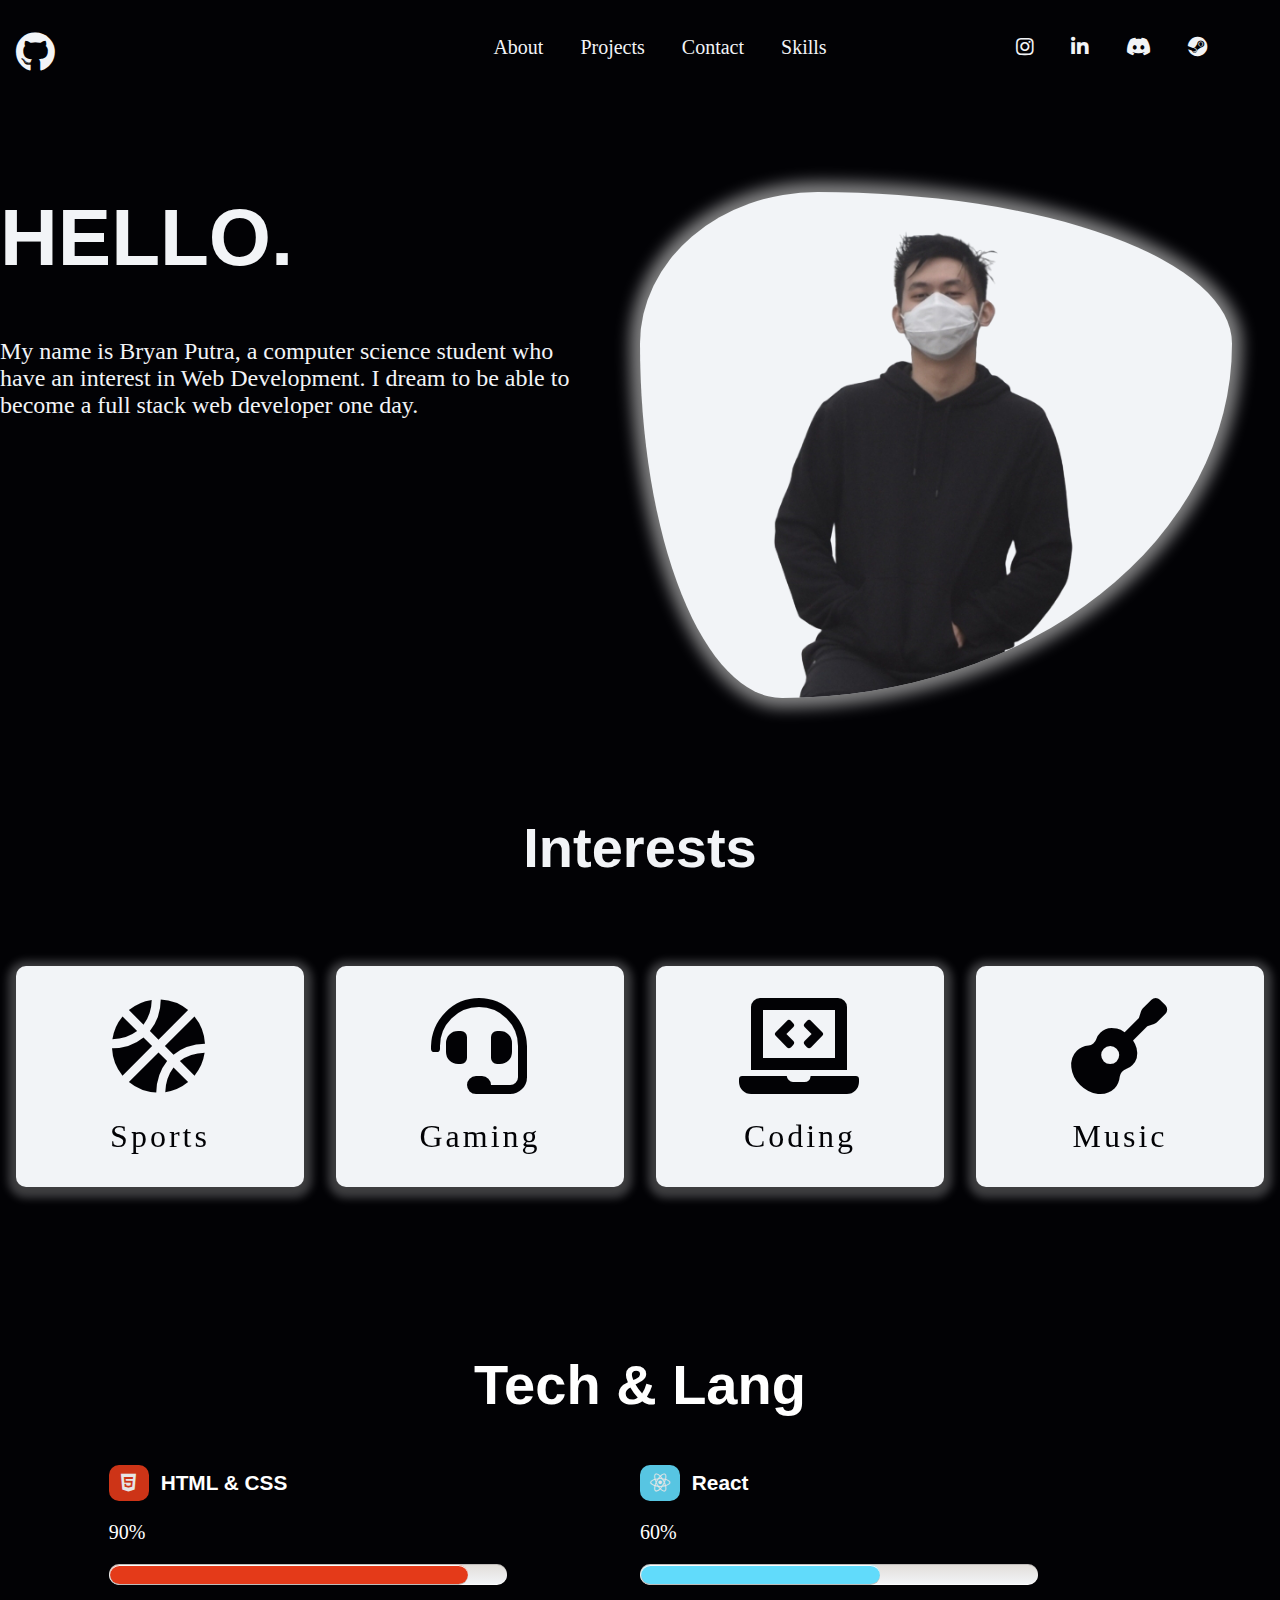
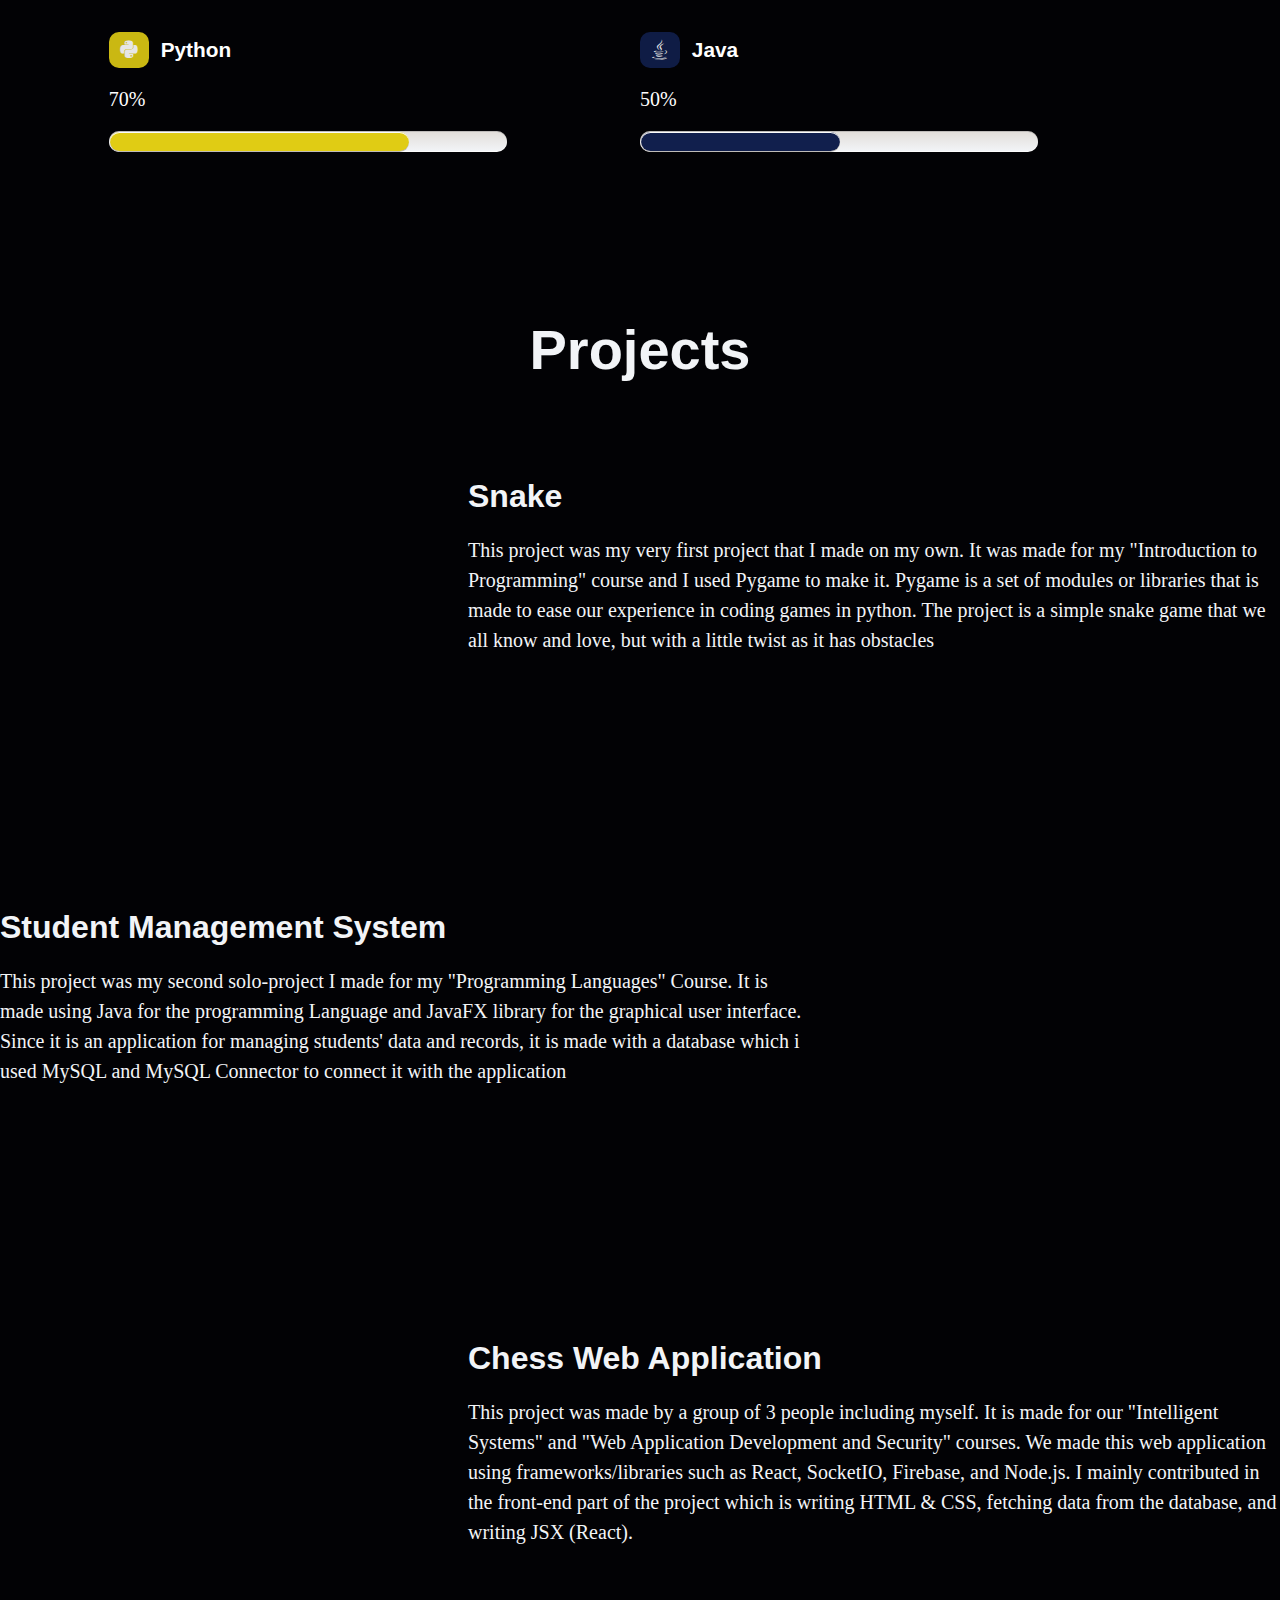
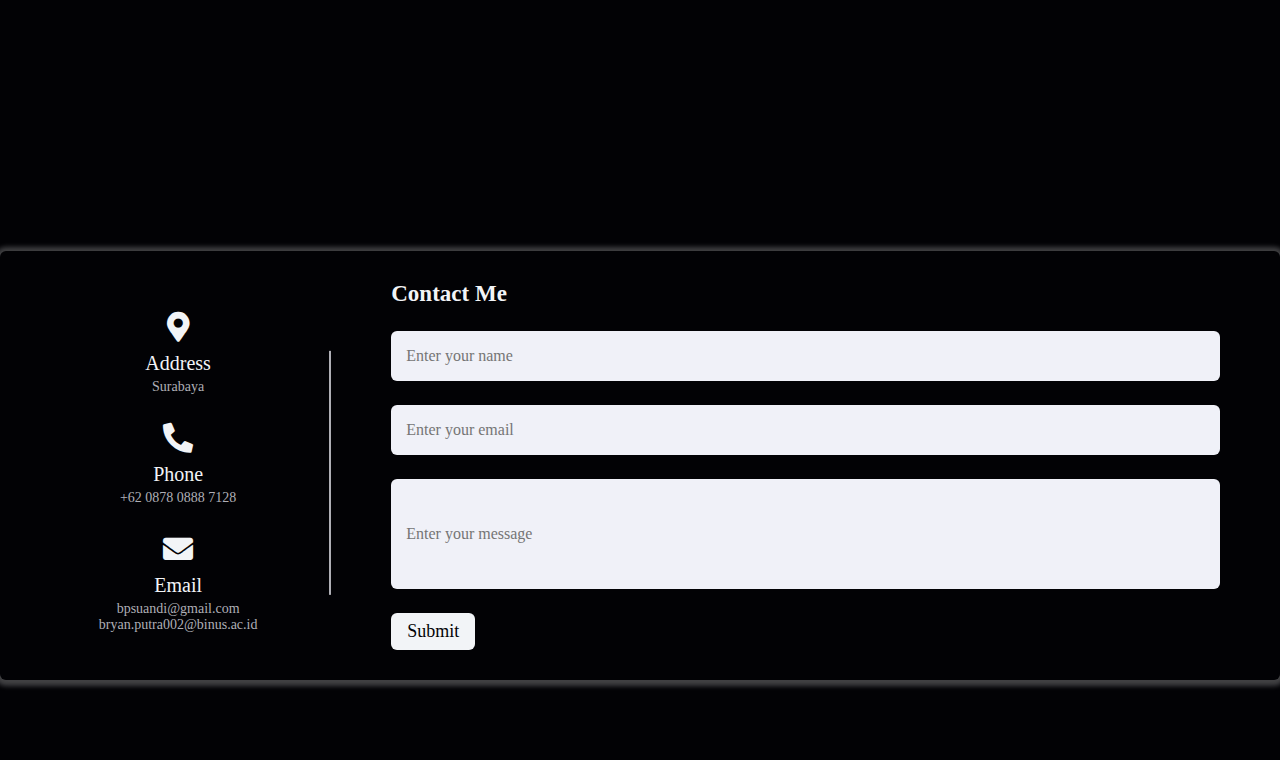
==== index.html @ 2adaadc8 "yes" ====
<!DOCTYPE html>
<html lang="en">

<head>
    <meta charset="UTF-8">
    <meta name="viewport" content="width=device-width, initial-scale=1.0">
    <title>Bryan Putra</title>
    <meta charset="utf-8">
    <meta name="viewport" content="width=device-width, initial-scale=1">
    <script src="https://ajax.googleapis.com/ajax/libs/jquery/3.5.1/jquery.min.js"></script>
    <script src="https://cdnjs.cloudflare.com/ajax/libs/popper.js/1.16.0/umd/popper.min.js"></script>
    <link rel="stylesheet" href="https://cdnjs.cloudflare.com/ajax/libs/font-awesome/5.15.1/css/all.min.css">
    <link rel="preconnect" href="https://fonts.googleapis.com">
    <link rel="stylesheet" href="styles.css">
</head>

<body>
    <div class="whole-container">
        <div id="header"></div>
        <div class="main-width-container">
            <div class="main-container">
                <div class="about-container">
                    <div class="about-left">
                        <h1>HELLO.</h1>
                        <p>My name is Bryan Putra, a computer science student who have an interest in Web Development. I
                            dream to be able to become a full stack web developer one day.
                        </p>
                        <!-- <div class="about-button hvr-radial-out">Hover me</div> -->
                    </div>
                    <div class="about-right">
                        <img src="/images/bryan.png" alt="">
                    </div>
                </div>
                <div class="interests-container">
                    <h1>Interests</h1>
                    <div class="interests">
                        <div class="interest-container hvr-bounce-to-top">
                            <i class="fas fa-basketball-ball"></i>
                            <div>Sports</div>
                        </div>
                        <div class="interest-container hvr-bounce-to-bottom">
                            <i class="fas fa-headset"></i>
                            <div>Gaming</div>
                        </div>
                        <div class="interest-container hvr-bounce-to-right">
                            <i class="fas fa-laptop-code"></i>
                            <div>Coding</div>
                        </div>
                        <div class="interest-container hvr-bounce-to-left">
                            <i class="fas fa-guitar"></i>
                            <div>Music</div>
                        </div>
                    </div>
                </div>

                <div class="technologies-container">
                    <div class="tech-width-container">
                        <h1>Tech & Lang</h1>
                        <div class="technologies">
                            <div class="technology-container">
                                <div class="tech-content">
                                    <div class="tech-logo css"><i class="fab fa-html5"></i></div>
                                    <div class="tech-title"><h1>HTML & CSS</h1></div>
                                </div>
                                <p>90%</p>
                                <span class="tech-bar-container">
                                    <span class="tech-bar barcss"></span>
                                </span>
                            </div>
                            <div class="technology-container">
                                <div class="tech-content">
                                    <div class="tech-logo react"><i class="fab fa-react"></i></div>
                                    <div class="tech-title"><h1>React</h1></div>
                                </div>
                                <p>60%</p>
                                <span class="tech-bar-container">
                                    <span class="tech-bar barreact"></span>
                                </span>
                            </div>
                            <div class="technology-container">
                                <div class="tech-content">
                                    <div class="tech-logo python"><i class="fab fa-python"></i></i></div>
                                    <div class="tech-title"><h1>Python</h1></div>
                                </div>
                                <p>70%</p>
                                <span class="tech-bar-container">
                                    <span class="tech-bar barpython"></span>
                                </span>
                            </div>
                            <div class="technology-container">
                                <div class="tech-content">
                                    <div class="tech-logo java"><i class="fab fa-java"></i></i></i></div>
                                    <div class="tech-title "><h1>Java</h1></div>
                                </div>
                                <p>50%</p>
                                <span class="tech-bar-container">
                                    <span class="tech-bar barjava"></span>
                                </span>
                            </div>
                        </div>
                    </div>
                </div>
                <div class="projects-container">
                    <h1>Projects</h1>
                    <div class="project-container">
                        <div class="project-left left-one">
                            <iframe width="420" height="315" src="https://www.youtube.com/embed/k-9ID0-fugI" title="YouTube video player" frameborder="0" allow="accelerometer; autoplay; clipboard-write; encrypted-media; gyroscope; picture-in-picture" allowfullscreen></iframe>
                        </div>
                        <div class="project-right right-one">
                            <h1>Snake</h1>
                            <p>This project was my very first project that I made on my own. It was made for my "Introduction to Programming" course and I used Pygame to make it. Pygame is a set of modules or libraries that is made to ease our experience in coding games in python. The project is a simple snake game that we all know and love, but with a little twist as it has obstacles </p>
                        </div>
                    </div>
                    <div class="project-container">
                        <div class="project-left left-two">
                            <h1>Student Management System</h1>
                            <p>This project was my second solo-project I made for my "Programming Languages" Course. It is made using Java for the programming Language and JavaFX library for the graphical user interface. Since it is an application for managing students' data and records, it is made with a database which i used MySQL and MySQL Connector to connect it with the application</p>
                        </div>
                        <div class="project-right right-two">
                            <iframe width="420" height="315" src="https://www.youtube.com/embed/isI1dPismW0" title="YouTube video player" frameborder="0" allow="accelerometer; autoplay; clipboard-write; encrypted-media; gyroscope; picture-in-picture" allowfullscreen></iframe>
                        </div>
                    </div>
                    <div class="project-container">
                        <div class="project-left left-three">
                            <iframe width="420" height="315" src="https://www.youtube.com/embed/bQ1W1ZmRd6w" title="YouTube video player" frameborder="0" allow="accelerometer; autoplay; clipboard-write; encrypted-media; gyroscope; picture-in-picture" allowfullscreen></iframe>
                        </div>
                        <div class="project-right right-three">
                            <h1>Chess Web Application</h1>
                            <p>This project was made by a group of 3 people including myself. It is made for our "Intelligent Systems" and "Web Application Development and Security" courses. We made this web application using frameworks/libraries such as React, SocketIO, Firebase, and Node.js. I mainly contributed in the front-end part of the project which is writing HTML & CSS, fetching data from the database, and writing JSX (React).</p>
                        </div>
                    </div>
                </div>
                <div class="container">
                    <div class="content">
                      <div class="left-side">
                        <div class="address details">
                          <i class="fas fa-map-marker-alt"></i>
                          <div class="topic">Address</div>
                          <div class="text-one">Surabaya</div>
                        </div>
                        <div class="phone details">
                          <i class="fas fa-phone-alt"></i>
                          <div class="topic">Phone</div>
                          <div class="text-one">+62 0878 0888 7128</div>
                        </div>
                        <div class="email details">
                          <i class="fas fa-envelope"></i>
                          <div class="topic">Email</div>
                          <div class="text-one">bpsuandi@gmail.com</div>
                          <div class="text-two">bryan.putra002@binus.ac.id</div>
                        </div>
                      </div>
                      <div class="right-side">
                        <div class="topic-text">Contact Me</div>
                      <form action="#">
                        <div class="input-box">
                          <input type="text" placeholder="Enter your name">
                        </div>
                        <div class="input-box">
                          <input type="text" placeholder="Enter your email">
                        </div>
                        <div class="input-box message-box">
                            <input type="textarea" placeholder="Enter your message">
                        </div>
                        <div class="button">
                          <input type="button" value="Submit" >
                        </div>
                      </form>
                    </div>
                    </div>
                  </div>
            </div>
        </div>
        <div id="footer"></div>
    </div>


    <script>
        $(document).ready(function () {
            $("#header").load("header.html");
        });
        $(document).ready(function () {
            $("#footer").load("footer.html");
        });
    </script>
</body>



</html>
---- styles.css ----
*{
    font-family: 'Esteban', serif;
    box-sizing: border-box;
}

h1{
    font-family: 'Montserrat', sans-serif;
}
body{
    margin: 0;
}

.whole-container{
    height: 100vh;
}

.width-container{
    width: 100vw;
    height: auto;
    display: flex;
    justify-content: center;
    align-items: center;
    background-color: #020205;
    position: fixed;
    z-index: 10;
}

.header-container{
    max-width: 1280px;
    display: flex;
    flex-direction: row;
    width: 100%;
    font-size: 1.2rem;
    color: #F2F4F7;
    margin: 1rem 0rem;
}

.header-left{
    flex: 1;
}

.header-center{
    flex: 2;
    text-align: center;
}
.header-right{
    flex: 1;
}

.fa-github{
    font-size: 2.5rem;
    padding: 1rem;
}

.nav-list{
    height: 100%;
    font-size: 1.25rem;
}

.nav-list li{
    list-style-type: none;
    display: inline;
    padding: 1rem;
    margin: auto;
}

.nav-list i{
    cursor: pointer;
}

.nav-list a{
    text-decoration: none;
    color: #F2F4F7;
}

.main-width-container{
    width: 100vw;
    display: flex;
    justify-content: center;
    background-color: #020205;
    color: #F2F4F7;
}

.main-container{
    max-width: 1280px;
    width: 100%;
}

.about-container{
    display: flex;
    flex-direction: row;
    width: 100%;
    margin-top: 12rem;
    padding-bottom: 5rem;
}

.about-left{
    flex:1;
}

.about-left h1{
    font-size: 5rem;
    margin-top: 0rem;
}
.about-left p{
    font-size: 1.5rem;
}

.about-right{
    flex:1;
    text-align: center;
    border-radius: 30% 70% 76% 24% / 30% 30% 70% 70% ;
    background-color: #F2F4F7;
    width: 100%;
    height: 100%;
    box-sizing: border-box;
    overflow: hidden;
    box-shadow: rgba(255, 255, 255, 0.5) 0px 0px 15px 10px;
    margin: 0rem 3rem;
    position: relative;
}

.about-right img{
    position: relative;
    max-width: 24rem;
    top: 15px;
}

.about-button{
    font-size: 1.25rem;
    box-sizing: border-box;
    padding: 1rem 1.5rem;
    width: 30%;
    background-color: #F2F4F7;
    color: #020205;
    text-align: center;
    cursor: pointer;
    border-radius: 15px;
    margin-top: 1rem;
    letter-spacing: 1px;
    font-weight: bold;
}

.interests-container{
    text-align: center;
    padding-bottom: 5rem;
}

.interests-container h1{
    font-size: 3.5rem;
}

.interests{
    display: flex;
    flex-direction: row;
    justify-content: center;
    width: 100%;
}

.interest-container{
    display: flex;
    flex-direction: column;
    justify-content: center;
    align-items: center;
    padding: 2rem 0rem;
    background-color: #F2F4F7;
    color: #020205;
    border-radius: 10px;
    margin: 3rem 1rem;
    box-sizing: content-box;
    font-size: 2rem;
    cursor: pointer;
    box-shadow: rgba(255, 255, 255, 0.24) 0px 3px 8px 8px;
    flex: 1;
    letter-spacing: 3px;
}

.interest-container i{
    margin-bottom: 1.5rem;
    font-size: 6rem;
}

.technologies-container{
    margin-bottom: 5rem;
    text-align: center;
    color: white;
    display: flex;
    justify-content: center;
    align-items: center;
}

.tech-width-container{
    border-radius: 15px;
    width: 83%;
}

.technologies-container h1{
    font-size: 3.5rem;
}

.technologies{
    display: flex;
    flex-wrap: wrap;
    margin-top: 3rem;
}

.technology-container{
    display: flex;
    flex-direction: column;
    text-align: left;
    width: 50%;
}

.technology-container p{
  font-size: 1.25rem;
}

.tech-content{
    display: flex;
    flex-direction: row;
}

.tech-content p{
    float: left;
}

.tech-logo{
    width: 7.5%;
    padding: .5rem 0rem;
    color: white;
    border-radius: 10px;
    opacity: 0.9;
    display: flex;
    justify-content: center;
    align-items: center;
}

.tech-logo i{
    font-size: 1.25rem;
    opacity: 1;
}

.css{
    background: #E43A19;
}

.react{
    background: #61DBFB;
}

.python{
    background: #e0cc14;
}

.java{
    background: #111F4D;
}

.tech-title{
    margin-left: 0.75rem;
    display: flex;
    justify-content: center;
    align-items: center;
}

.tech-title h1{
    margin: 0;
    font-size: 1.3rem;
}

.tech-bar-container{
    margin-bottom:3rem; 
	  background:#F2F4F7;
	  background-image: -webkit-gradient(linear, left top, left bottom, from(#e1ddd9), to(#F2F4F7));
	  background-image: -webkit-linear-gradient(top, #e1ddd9, #F2F4F7);
	  background-image: -moz-linear-gradient(top, #e1ddd9, #F2F4F7);
	  background-image: -ms-linear-gradient(top, #e1ddd9, #F2F4F7);
	  background-image: -o-linear-gradient(top, #e1ddd9, #F2F4F7);
	  background-image: linear-gradient(top, #e1ddd9, #F2F4F7);  
    height: 1.25rem; 
    position: relative;
	  border-radius:10px; 
	  -moz-box-shadow: 0 1px 0px #bebbb9 inset, 0 1px 0 #fcfcfc;	 
	  -webkit-box-shadow: 0 1px 0px #bebbb9 inset, 0 1px 0 #fcfcfc;	 
    box-shadow: 0 1px 0px #bebbb9 inset, 0 1px 0 #fcfcfc;	 
    width: 75%; 
}

.tech-bar{
    height:95%;  
    position:absolute;
    margin: 0.5px 1px;
	border-radius:10px;
	-moz-box-shadow: 0 1px 0px #fcfcfc inset, 0 1px 0 #bebbb9;
	-webkit-box-shadow: 0 1px 0px #fcfcfc inset, 0 1px 0 #bebbb9;	 
	box-shadow: 0 1px 0px #fcfcfc inset, 0 1px 0 #bebbb9;
}

.barcss{
	-moz-animation:barcss 2s ease-out;
	-webkit-animation:barcss 2s ease-out;
    background-color: #E43A19;
    width: 90%;
}

.barreact{
    -moz-animation:barcss 2s ease-out;
	-webkit-animation:barcss 2s ease-out;
    background-color: #61DBFB;
    width: 60%;
}

.barpython{
    -moz-animation:barcss 2s ease-out;
	-webkit-animation:barcss 2s ease-out;
    background-color: #e0cc14;
    width: 75%;
}

.barjava{
    -moz-animation:barcss 2s ease-out;
	-webkit-animation:barcss 2s ease-out;
    background-color: #111F4D;
    width: 50%;
}

.projects-container{
    display: flex;
    flex-direction: column;
    text-align: center;
    margin-bottom: 5rem;
}

.projects-container h1{
    font-size: 3.5rem;
    margin-bottom: 6rem;
}

.project-container{
    text-align: left;
    display: flex;
    flex-direction: row;
    margin-bottom: 7rem;
}

.project-container p{
    font-size: 1.25rem;
    line-height: 1.5;
}

.project-right{
    flex: 2;
    margin-left:3rem;
}
.project-right h1{
    margin: 0;
    font-size: 2rem;
}

.project-left h1{
    margin: 0;
    font-size: 2rem;
}

.project-left{
    flex: 1;
}

.left-two{
    flex: 2;
}

.right-two{
    flex: 1;
}

.container{
    width: 100%;
    /* background: #F2F4F7; */
    border-radius: 6px;
    padding: 30px 60px 30px 40px;
    margin-bottom: 5rem;
    color: #020205;
    box-shadow: rgba(255, 255, 255, 0.25) 0px 1px 5px 5px;
  }
  .container .content{
    display: flex;
    align-items: center;
    justify-content: space-between;
  }
  .container .content .left-side{
    width: 25%;
    height: 100%;
    display: flex;
    flex-direction: column;
    align-items: center;
    justify-content: center;
    margin-top: 15px;
    position: relative;
  }
  .content .left-side::before{
    content: '';
    position: absolute;
    height: 70%;
    width: 2px;
    right: -15px;
    top: 50%;
    transform: translateY(-50%);
    background: #afafb6;
  }
  .content .left-side .details{
    margin: 14px;
    text-align: center;
  }
  .content .left-side .details i{
    font-size: 30px;
    color: #F2F4F7;
    margin-bottom: 10px;
  }
  .content .left-side .details .topic{
    font-size: 1.25rem;
    font-weight: 500;
    color: #F2F4F7;
    margin-bottom: 0.25rem;
    
  }
  .content .left-side .details .text-one,
  .content .left-side .details .text-two{
    font-size: 14px;
    color: #afafb6;
  }
  .container .content .right-side{
    width: 75%;
    margin-left: 75px;
  }
  .content .right-side .topic-text{
    font-size: 23px;
    font-weight: 600;
    color: #F2F4F7;
  }
  .right-side .input-box{
    height: 50px;
    width: 100%;
    margin: 1.5rem 0;
  }
  .right-side .input-box input,
  .right-side .input-box textarea{
    height: 100%;
    width: 100%;
    border: none;
    outline: none;
    font-size: 16px;
    background: #F0F1F8;
    border-radius: 6px;
    padding: 0 15px;
    resize: none;
  }
  .right-side .message-box{
    min-height: 110px;
  }
  .right-side .input-box textarea{
    padding-top: 6px;
  }
  .right-side .button{
    display: inline-block;
  }
  .right-side .button input[type="button"]{
    color:#020205;
    font-size: 18px;
    outline: none;
    border: none;
    padding: 8px 16px;
    border-radius: 6px;
    background: #F2F4F7;
    cursor: pointer;
    transition: all 0.3s ease;
  }
  .button input[type="button"]:hover{
    background: #E43A19;
    color:#F2F4F7;
  }

.hvr-radial-out {
    display: inline-block;
    vertical-align: middle;
    -webkit-transform: perspective(1px) translateZ(0);
    transform: perspective(1px) translateZ(0);
    box-shadow: 0 0 1px rgba(0, 0, 0, 0);
    position: relative;
    overflow: hidden;
    background: #e1e1e1;
    -webkit-transition-property: color;
    transition-property: color;
    -webkit-transition-duration: 0.3s;
    transition-duration: 0.3s;
  }
  .hvr-radial-out:before {
    content: "";
    position: absolute;
    z-index: -1;
    top: 0;
    left: 0;
    right: 0;
    bottom: 0;
    background: #E43A19;
    border-radius: 100%;
    -webkit-transform: scale(0);
    transform: scale(0);
    -webkit-transition-property: transform;
    transition-property: transform;
    -webkit-transition-duration: 0.3s;
    transition-duration: 0.3s;
    -webkit-transition-timing-function: ease-out;
    transition-timing-function: ease-out;
  }
  .hvr-radial-out:hover, .hvr-radial-out:focus, .hvr-radial-out:active {
    color: white;
  }
  .hvr-radial-out:hover:before, .hvr-radial-out:focus:before, .hvr-radial-out:active:before {
    -webkit-transform: scale(2);
    transform: scale(2);
  }

  .hvr-bounce-to-top {
    display: inline-block;
    vertical-align: middle;
    -webkit-transform: perspective(1px) translateZ(0);
    transform: perspective(1px) translateZ(0);
    position: relative;
    -webkit-transition-property: color;
    transition-property: color;
    -webkit-transition-duration: 0.5s;
    transition-duration: 0.5s;
    border-radius: 10px;
  }
  .hvr-bounce-to-top:before {
    content: "";
    position: absolute;
    z-index: -1;
    border-radius: 10px;
    top: 0;
    left: 0;
    right: 0;
    bottom: 0;
    background: #020205;
    -webkit-transform: scaleY(0);
    transform: scaleY(0);
    -webkit-transform-origin: 50% 100%;
    transform-origin: 50% 100%;
    -webkit-transition-property: transform;
    transition-property: transform;
    -webkit-transition-duration: 0.5s;
    transition-duration: 0.5s;
    -webkit-transition-timing-function: ease-out;
    transition-timing-function: ease-out;
  }
  .hvr-bounce-to-top:hover, .hvr-bounce-to-top:focus, .hvr-bounce-to-top:active {
    color: white;
  }
  .hvr-bounce-to-top:hover:before, .hvr-bounce-to-top:focus:before, .hvr-bounce-to-top:active:before {
    -webkit-transform: scaleY(1);
    transform: scaleY(1);
    -webkit-transition-timing-function: cubic-bezier(0.52, 1.64, 0.37, 0.66);
    transition-timing-function: cubic-bezier(0.52, 1.64, 0.37, 0.66);
  }

  .hvr-bounce-to-bottom {
    display: inline-block;
    vertical-align: middle;
    -webkit-transform: perspective(1px) translateZ(0);
    transform: perspective(1px) translateZ(0);
    position: relative;
    -webkit-transition-property: color;
    transition-property: color;
    -webkit-transition-duration: 0.5s;
    transition-duration: 0.5s;
    border-radius: 10px;
  }
  .hvr-bounce-to-bottom:before {
    content: "";
    border-radius: 10px;
    position: absolute;
    z-index: -1;
    top: 0;
    left: 0;
    right: 0;
    bottom: 0;
    background: #111F4D;
    -webkit-transform: scaleY(0);
    transform: scaleY(0);
    -webkit-transform-origin: 50% 0;
    transform-origin: 50% 0;
    -webkit-transition-property: transform;
    transition-property: transform;
    -webkit-transition-duration: 0.5s;
    transition-duration: 0.5s;
    -webkit-transition-timing-function: ease-out;
    transition-timing-function: ease-out;
  }
  .hvr-bounce-to-bottom:hover, .hvr-bounce-to-bottom:focus, .hvr-bounce-to-bottom:active {
    color: white;
  }
  .hvr-bounce-to-bottom:hover:before, .hvr-bounce-to-bottom:focus:before, .hvr-bounce-to-bottom:active:before {
    -webkit-transform: scaleY(1);
    transform: scaleY(1);
    -webkit-transition-timing-function: cubic-bezier(0.52, 1.64, 0.37, 0.66);
    transition-timing-function: cubic-bezier(0.52, 1.64, 0.37, 0.66);
  }
  
  .hvr-bounce-to-right {
    display: inline-block;
    vertical-align: middle;
    -webkit-transform: perspective(1px) translateZ(0);
    transform: perspective(1px) translateZ(0);
    position: relative;
    -webkit-transition-property: color;
    transition-property: color;
    -webkit-transition-duration: 0.5s;
    transition-duration: 0.5s;
    border-radius: 10px;
  }
  .hvr-bounce-to-right:before {
    content: "";
    position: absolute;
    border-radius: 10px;
    z-index: -1;
    top: 0;
    left: 0;
    right: 0;
    bottom: 0;
    background: #E43A19;
    -webkit-transform: scaleX(0);
    transform: scaleX(0);
    -webkit-transform-origin: 0 50%;
    transform-origin: 0 50%;
    -webkit-transition-property: transform;
    transition-property: transform;
    -webkit-transition-duration: 0.5s;
    transition-duration: 0.5s;
    -webkit-transition-timing-function: ease-out;
    transition-timing-function: ease-out;
  }
  .hvr-bounce-to-right:hover, .hvr-bounce-to-right:focus, .hvr-bounce-to-right:active {
    color: white;
  }
  .hvr-bounce-to-right:hover:before, .hvr-bounce-to-right:focus:before, .hvr-bounce-to-right:active:before {
    -webkit-transform: scaleX(1);
    transform: scaleX(1);
    -webkit-transition-timing-function: cubic-bezier(0.52, 1.64, 0.37, 0.66);
    transition-timing-function: cubic-bezier(0.52, 1.64, 0.37, 0.66);
  }
  
  .hvr-bounce-to-left {
    display: inline-block;
    vertical-align: middle;
    -webkit-transform: perspective(1px) translateZ(0);
    transform: perspective(1px) translateZ(0);
    position: relative;
    border-radius: 10px;
    -webkit-transition-property: color;
    transition-property: color;
    -webkit-transition-duration: 0.5s;
    transition-duration: 0.5s;
  }
  .hvr-bounce-to-left:before {
    content: "";
    position: absolute;
    z-index: -1;
    top: 0;
    left: 0;
    right: 0;
    bottom: 0;
    border-radius: 10px;
    background: #7808c4;
    -webkit-transform: scaleX(0);
    transform: scaleX(0);
    -webkit-transform-origin: 100% 50%;
    transform-origin: 100% 50%;
    -webkit-transition-property: transform;
    transition-property: transform;
    -webkit-transition-duration: 0.5s;
    transition-duration: 0.5s;
    -webkit-transition-timing-function: ease-out;
    transition-timing-function: ease-out;
  }
  .hvr-bounce-to-left:hover, .hvr-bounce-to-left:focus, .hvr-bounce-to-left:active {
    color: white;
  }
  .hvr-bounce-to-left:hover:before, .hvr-bounce-to-left:focus:before, .hvr-bounce-to-left:active:before {
    -webkit-transform: scaleX(1);
    transform: scaleX(1);
    -webkit-transition-timing-function: cubic-bezier(0.52, 1.64, 0.37, 0.66);
    transition-timing-function: cubic-bezier(0.52, 1.64, 0.37, 0.66);
  }
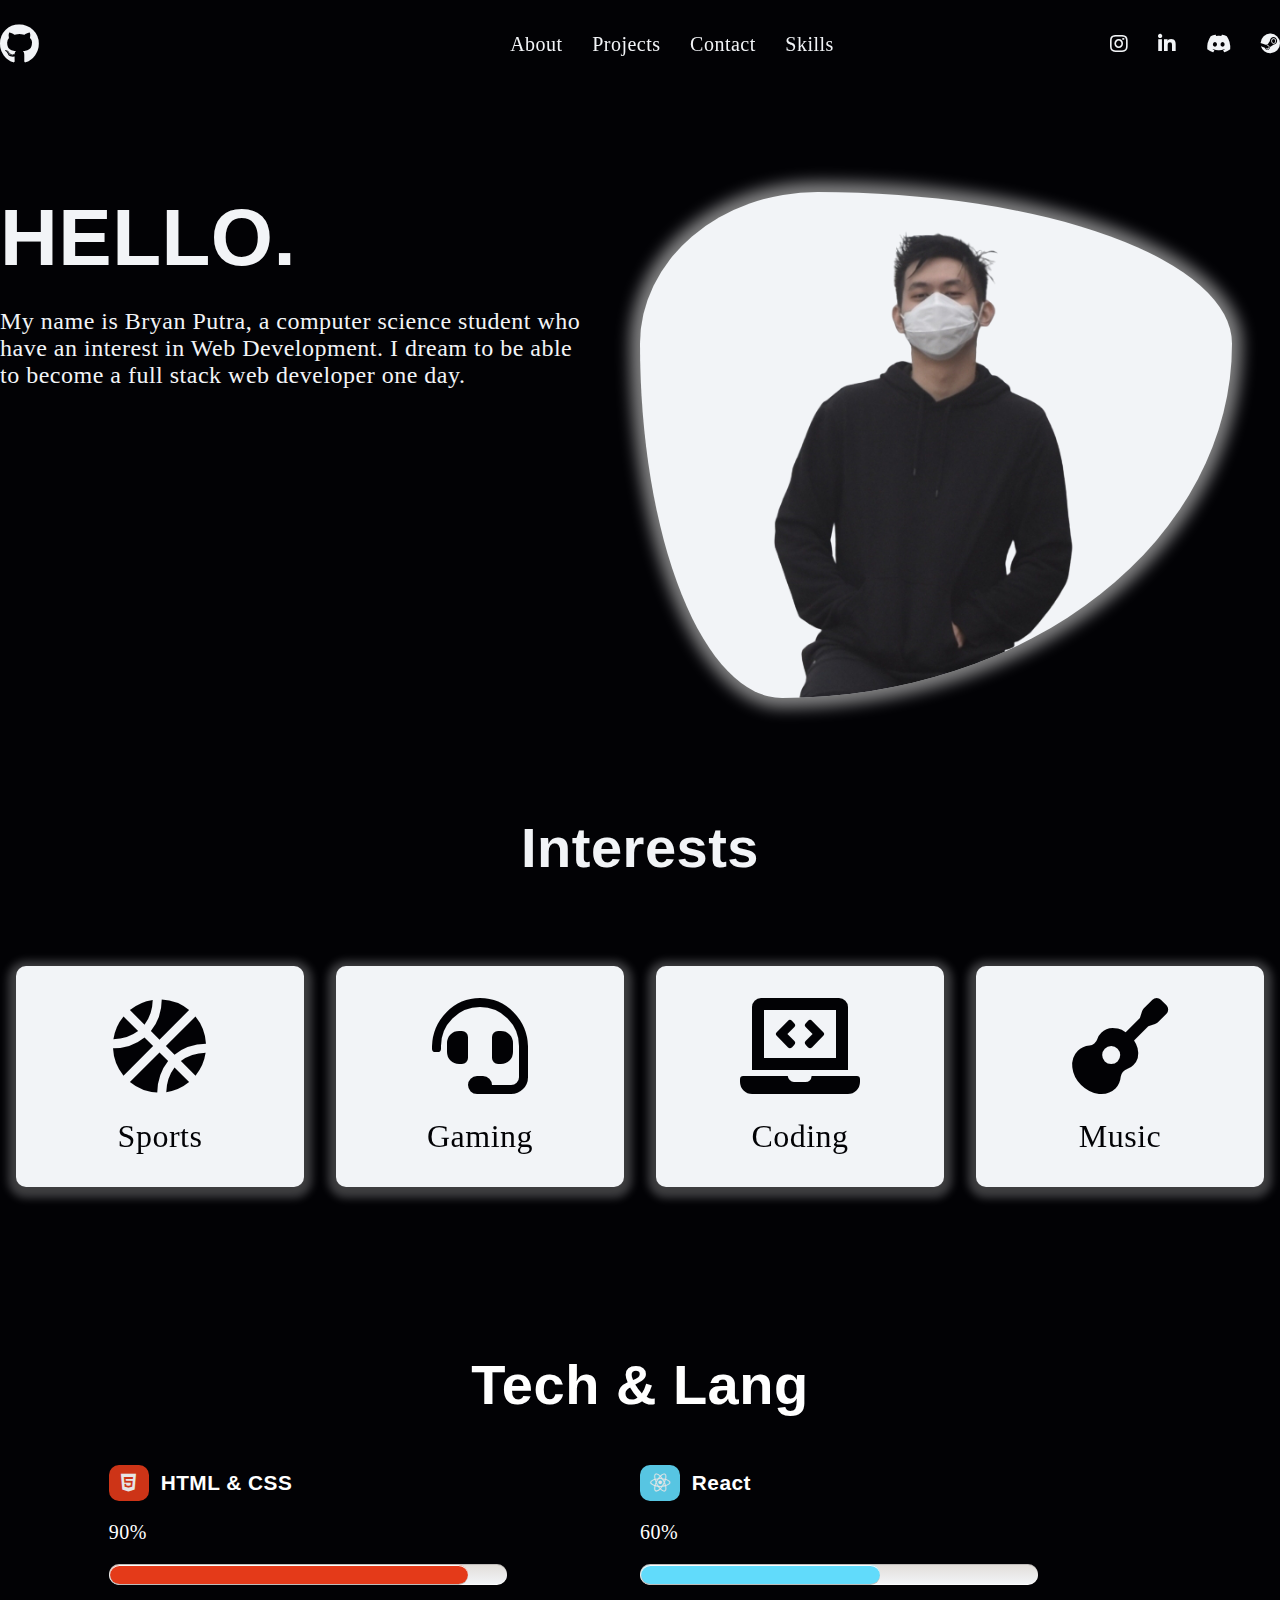
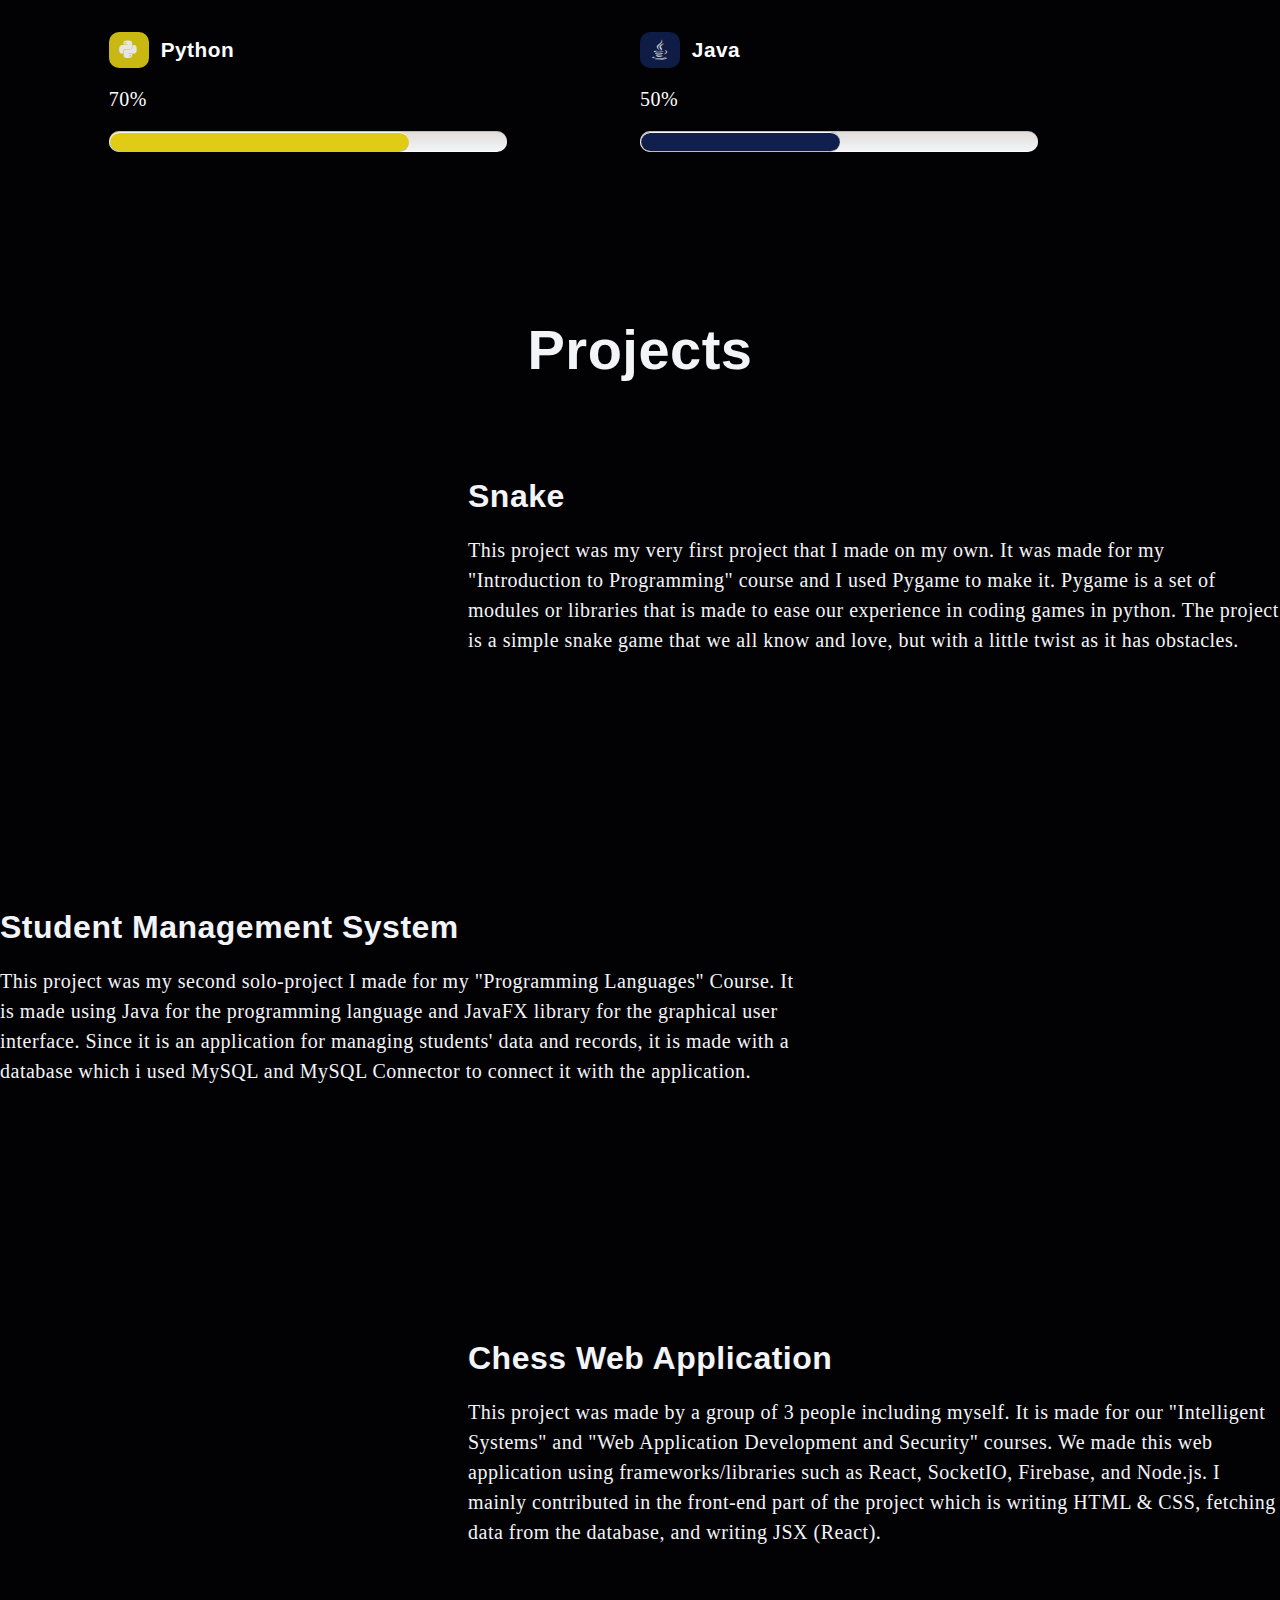
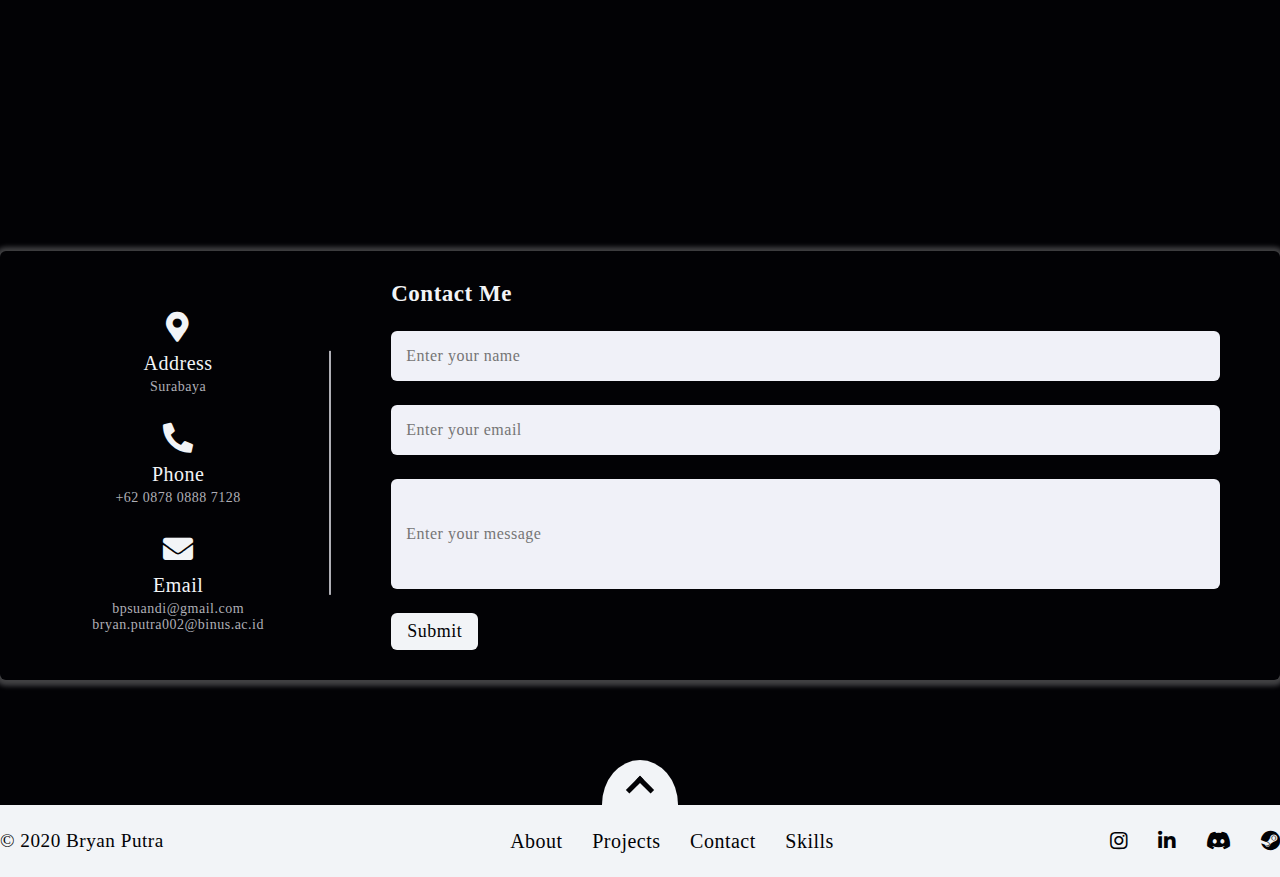
==== commit 8c8d2f4d: "web done. to do next: responsive" ====
--- a/index.html
+++ b/index.html
@@ -17,7 +17,7 @@
 <body>
     <div class="whole-container">
         <div id="header"></div>
-        <div class="main-width-container">
+        <div id="about" class="main-width-container">
             <div class="main-container">
                 <div class="about-container">
                     <div class="about-left">
@@ -53,7 +53,7 @@
                     </div>
                 </div>
 
-                <div class="technologies-container">
+                <div id="skills"class="technologies-container">
                     <div class="tech-width-container">
                         <h1>Tech & Lang</h1>
                         <div class="technologies">
@@ -100,7 +100,7 @@
                         </div>
                     </div>
                 </div>
-                <div class="projects-container">
+                <div id="project" class="projects-container">
                     <h1>Projects</h1>
                     <div class="project-container">
                         <div class="project-left left-one">
@@ -108,13 +108,13 @@
                         </div>
                         <div class="project-right right-one">
                             <h1>Snake</h1>
-                            <p>This project was my very first project that I made on my own. It was made for my "Introduction to Programming" course and I used Pygame to make it. Pygame is a set of modules or libraries that is made to ease our experience in coding games in python. The project is a simple snake game that we all know and love, but with a little twist as it has obstacles </p>
+                            <p>This project was my very first project that I made on my own. It was made for my "Introduction to Programming" course and I used Pygame to make it. Pygame is a set of modules or libraries that is made to ease our experience in coding games in python. The project is a simple snake game that we all know and love, but with a little twist as it has obstacles.</p>
                         </div>
                     </div>
                     <div class="project-container">
                         <div class="project-left left-two">
                             <h1>Student Management System</h1>
-                            <p>This project was my second solo-project I made for my "Programming Languages" Course. It is made using Java for the programming Language and JavaFX library for the graphical user interface. Since it is an application for managing students' data and records, it is made with a database which i used MySQL and MySQL Connector to connect it with the application</p>
+                            <p>This project was my second solo-project I made for my "Programming Languages" Course. It is made using Java for the programming language and JavaFX library for the graphical user interface. Since it is an application for managing students' data and records, it is made with a database which i used MySQL and MySQL Connector to connect it with the application.</p>
                         </div>
                         <div class="project-right right-two">
                             <iframe width="420" height="315" src="https://www.youtube.com/embed/isI1dPismW0" title="YouTube video player" frameborder="0" allow="accelerometer; autoplay; clipboard-write; encrypted-media; gyroscope; picture-in-picture" allowfullscreen></iframe>
@@ -130,7 +130,7 @@
                         </div>
                     </div>
                 </div>
-                <div class="container">
+                <div id="contact" class="container">
                     <div class="content">
                       <div class="left-side">
                         <div class="address details">
@@ -171,6 +171,13 @@
                   </div>
             </div>
         </div>
+        <a class="footer-up-container" href="#header">
+            <div class="up-ellipse">
+                <div class="up">
+                </div>
+            </div>
+            
+        </a>
         <div id="footer"></div>
     </div>
 
--- a/styles.css
+++ b/styles.css
@@ -1,6 +1,11 @@
 *{
     font-family: 'Esteban', serif;
     box-sizing: border-box;
+    letter-spacing: .5px;
+}
+
+html{
+  scroll-behavior: smooth;
 }
 
 h1{
@@ -21,8 +26,11 @@
     justify-content: center;
     align-items: center;
     background-color: #020205;
+    /* background-color: #F2F4F7; */
+    color: #F2F4F7;
     position: fixed;
     z-index: 10;
+    padding-top: 0.5rem;
 }
 
 .header-container{
@@ -31,7 +39,7 @@
     flex-direction: row;
     width: 100%;
     font-size: 1.2rem;
-    color: #F2F4F7;
+    /* color: #020205; */
     margin: 1rem 0rem;
 }
 
@@ -45,22 +53,27 @@
 }
 .header-right{
     flex: 1;
+    display: flex;
+    justify-content: flex-end;
 }
 
 .fa-github{
     font-size: 2.5rem;
-    padding: 1rem;
+    /* padding: 1rem; */
 }
 
 .nav-list{
     height: 100%;
     font-size: 1.25rem;
+    margin: 0;
+    line-height: 200%;
 }
 
 .nav-list li{
     list-style-type: none;
     display: inline;
     padding: 1rem;
+    padding: 1rem 0rem 1rem 1.5rem;
     margin: auto;
 }
 
@@ -71,6 +84,7 @@
 .nav-list a{
     text-decoration: none;
     color: #F2F4F7;
+    /* color: #020205; */
 }
 
 .main-width-container{
@@ -101,6 +115,7 @@
 .about-left h1{
     font-size: 5rem;
     margin-top: 0rem;
+    margin-bottom: 0rem;
 }
 .about-left p{
     font-size: 1.5rem;
@@ -479,6 +494,75 @@
     background: #E43A19;
     color:#F2F4F7;
   }
+
+.footer-up-container{
+  display: flex;
+  justify-content: center;
+  text-align: center;
+  background: #020205;
+  /* transition: 1s; */
+  scroll-behavior: smooth;
+}
+
+.up{
+  border: solid #020205;
+  width: 1.25rem;
+  height: 1.25rem;
+  border-width: 0 5px 5px 0;
+  margin-top: 1.25rem;
+  display: inline-block;
+  padding: 4px;
+  transform: rotate(-135deg);
+}
+
+.up-ellipse{
+  border-radius: 50% / 100% 100% 0 0;
+  background: #F2F4F7;
+  width: 6%;
+  height: 5vh;
+  cursor: pointer;
+}
+
+.footer-container{
+    max-width: 1280px;
+    display: flex;
+    flex-direction: row;
+    width: 100%;
+    font-size: 1.2rem;
+    color: #020205;
+    margin: 1rem 0rem;
+}
+
+.footer-width-container{
+    width: 100vw;
+    height: auto;
+    display: flex;
+    justify-content: center;
+    align-items: center;
+    background-color: #F2F4F7;
+}
+
+.footer-left{
+    flex: 1;
+    display: flex;
+    flex-direction: column;
+    justify-content: center;
+}
+
+.footer-center{
+    flex: 1;
+    text-align: center;
+}
+
+.footer-right{
+    flex: 1;
+    display: flex;
+    justify-content: flex-end;
+}
+
+.footer-center a{
+  color: #020205;
+}
 
 .hvr-radial-out {
     display: inline-block;
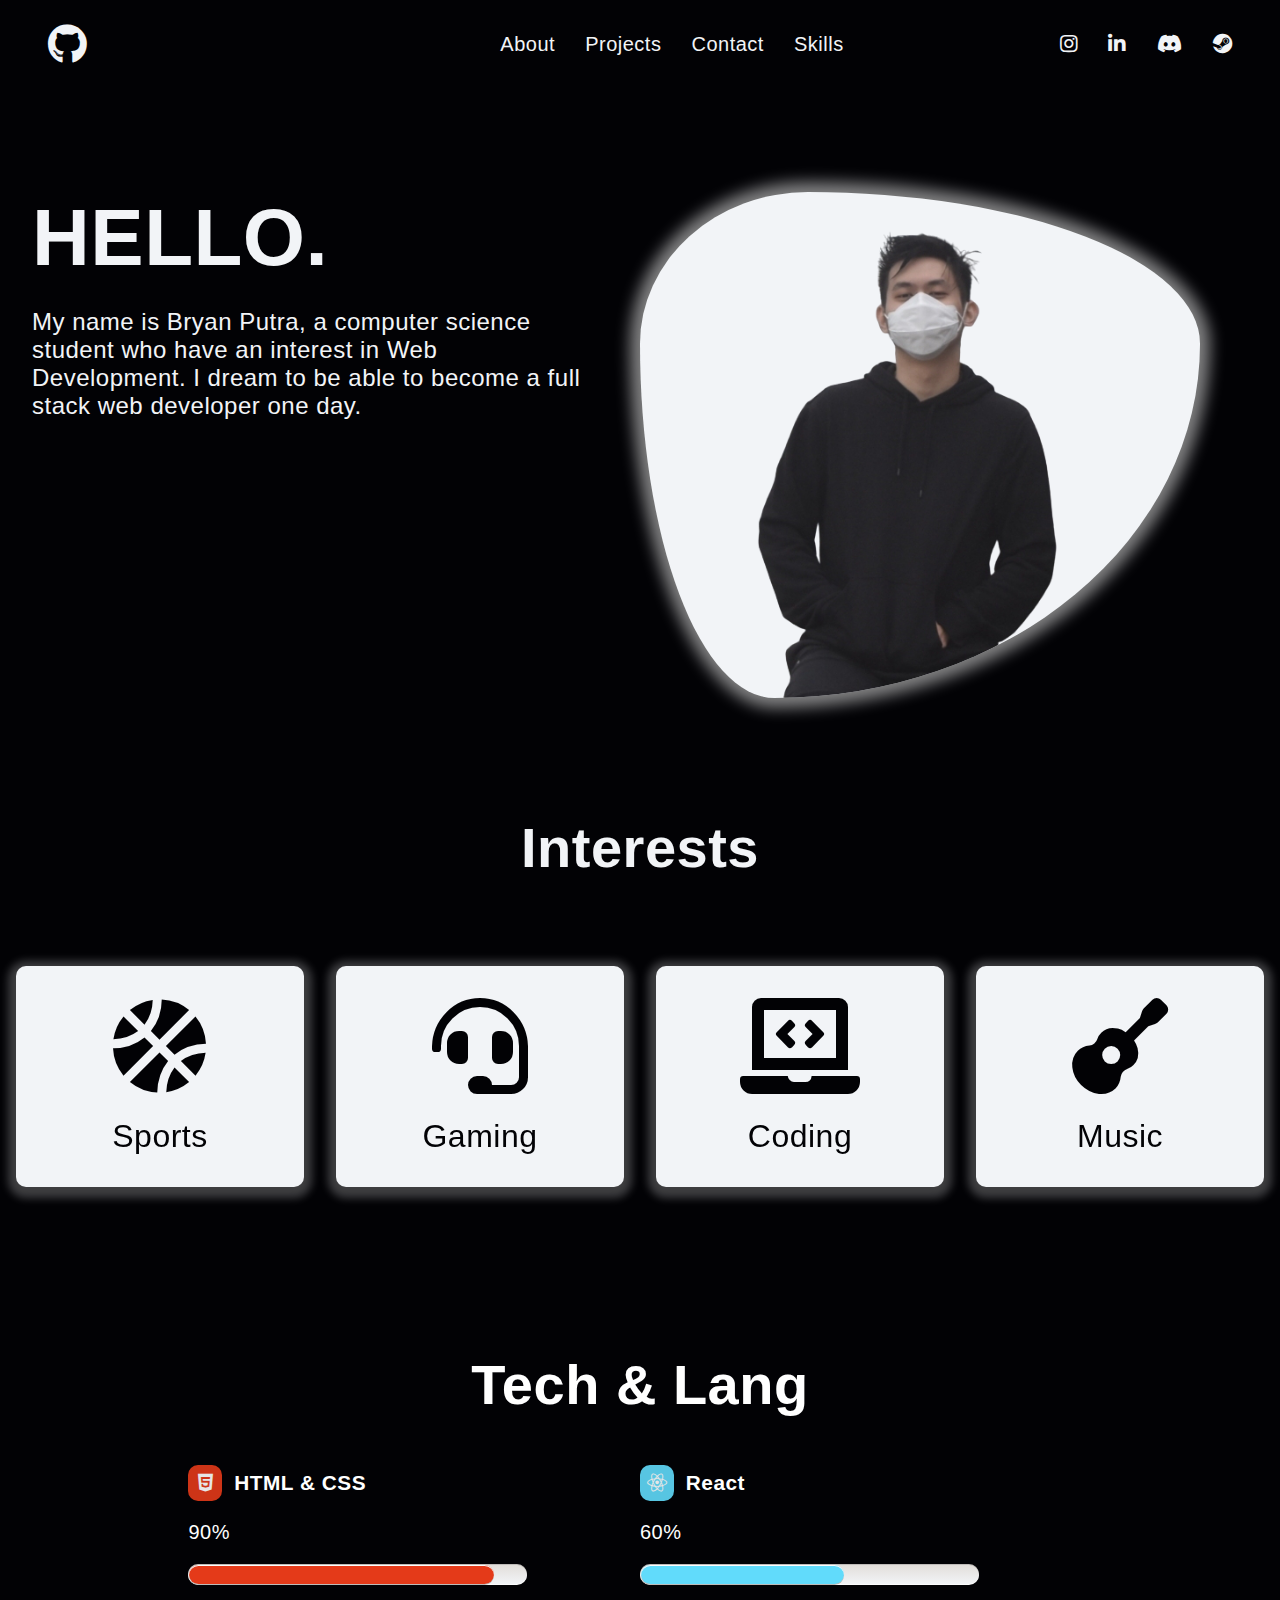
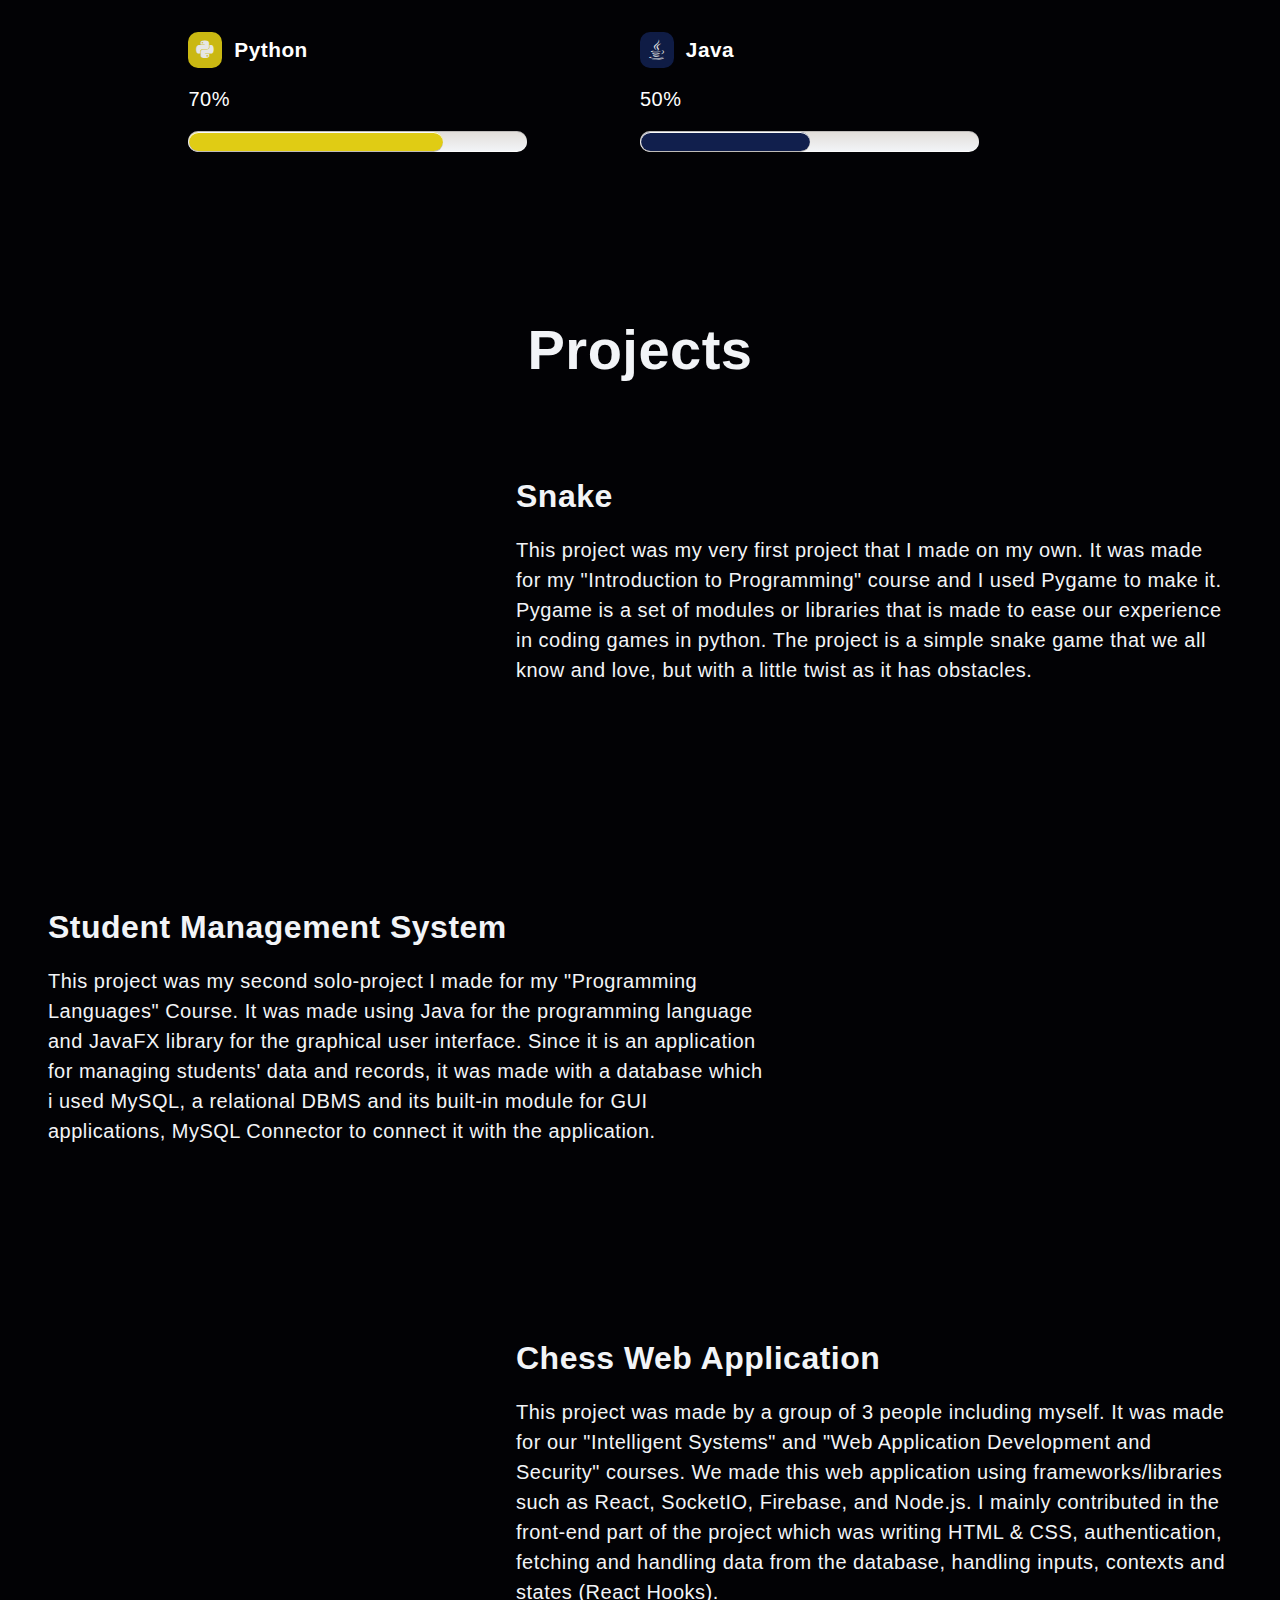
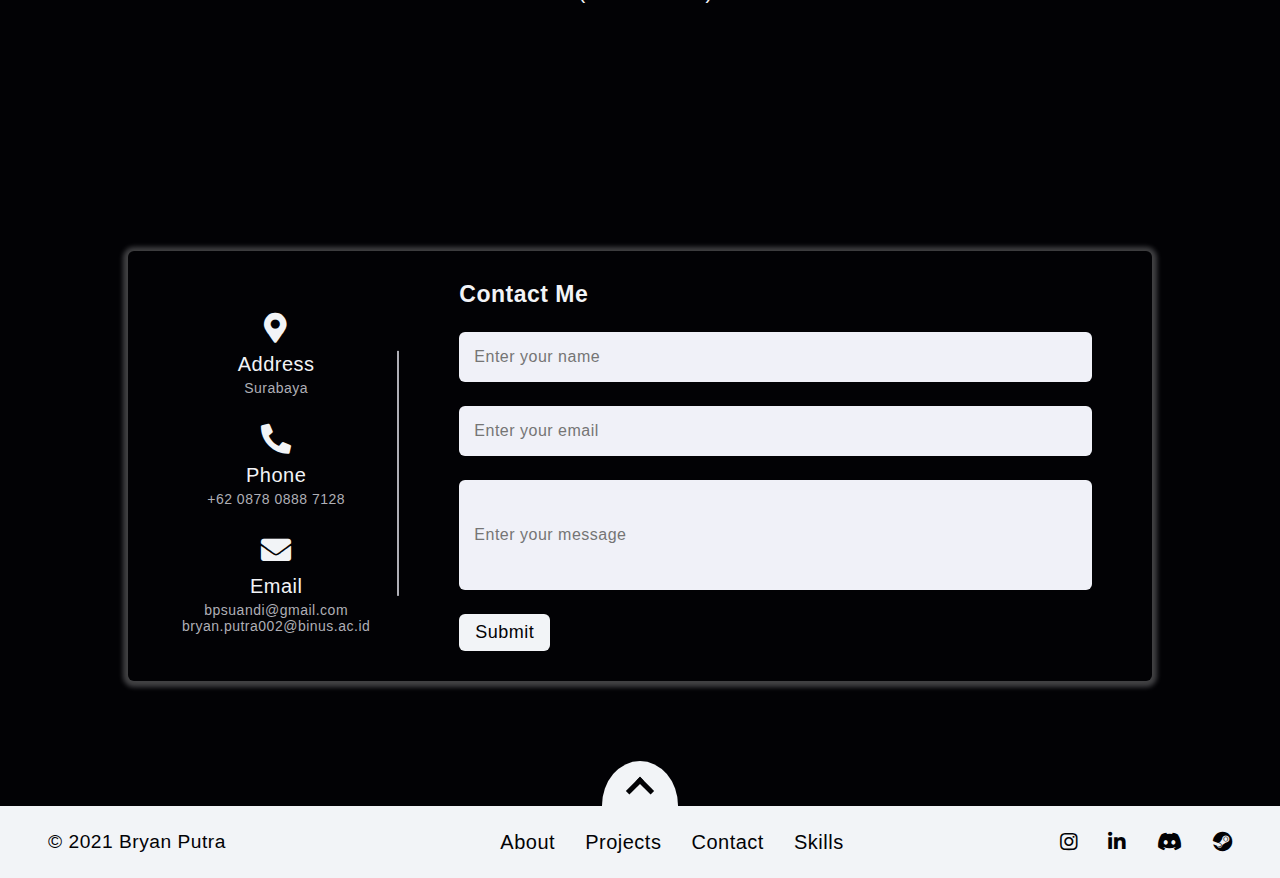
==== commit d3563373: "updated description" ====
--- a/index.html
+++ b/index.html
@@ -1,22 +1,61 @@
 <!DOCTYPE html>
 <html lang="en">
-
 <head>
     <meta charset="UTF-8">
     <meta name="viewport" content="width=device-width, initial-scale=1.0">
     <title>Bryan Putra</title>
     <meta charset="utf-8">
     <meta name="viewport" content="width=device-width, initial-scale=1">
-    <script src="https://ajax.googleapis.com/ajax/libs/jquery/3.5.1/jquery.min.js"></script>
-    <script src="https://cdnjs.cloudflare.com/ajax/libs/popper.js/1.16.0/umd/popper.min.js"></script>
     <link rel="stylesheet" href="https://cdnjs.cloudflare.com/ajax/libs/font-awesome/5.15.1/css/all.min.css">
     <link rel="preconnect" href="https://fonts.googleapis.com">
     <link rel="stylesheet" href="styles.css">
+    <script src="script.js"></script>
 </head>
 
 <body>
     <div class="whole-container">
-        <div id="header"></div>
+        <div id="header" data-headerFooter="header">
+            <div class="width-container">
+                <nav class="header-container">
+                    <div class="header-left">
+                        <a target="_blank" href="https://github.com/BryanPutra"><i class="fab fa-github"></i></a>
+                    </div>
+                    <div class="header-center">
+                        <div class="dropdown-container" data-dropdown>
+                            <button class="burger-button" id="burgerButton"><i
+                                    class="fas fa-bars" data-burger-button></i></button>
+                            <div class="dropdown-menu" id="dropdown">
+                                <div class="nav-list-dropdown">
+                                    <a href="#about">About</a>
+                                    <a href="#project">Projects</a>
+                                    <a href="#contact">Contacts</a>
+                                    <a href="#skills">Skills</a>
+                                </div>
+                            </div>
+                        </div>
+                        <ul class="nav-list header">
+                            <li><a href="#about">About</a></li>
+                            <li><a href="#project">Projects</a></li>
+                            <li><a href="#contact">Contact</a></li>
+                            <li><a href="#skills">Skills</a></li>
+                        </ul>
+                    </div>
+                    <div class="header-right">
+                        <ul class="nav-list">
+                            <li><a target="_blank" href="https://www.instagram.com/bryanputra79/"><i
+                                        class="fab fa-instagram"></i></a></li>
+                            <li><a target="_blank" href="https://www.linkedin.com/in/bryan-putra-683794223/"><i
+                                        class="fab fa-linkedin-in"></i></a></li>
+                            <li><a target="_blank" href="https://discordapp.com/users/1360/"><i
+                                        class="fab fa-discord"></i></a>
+                            </li>
+                            <li><a target="_blank" href="https://steamcommunity.com/id/cancer13/"><i
+                                        class="fab fa-steam"></i></a></li>
+                        </ul>
+                    </div>
+                </nav>
+            </div>
+        </div>
         <div id="about" class="main-width-container">
             <div class="main-container">
                 <div class="about-container">
@@ -53,14 +92,16 @@
                     </div>
                 </div>
 
-                <div id="skills"class="technologies-container">
+                <div id="skills" class="technologies-container">
                     <div class="tech-width-container">
                         <h1>Tech & Lang</h1>
                         <div class="technologies">
                             <div class="technology-container">
                                 <div class="tech-content">
                                     <div class="tech-logo css"><i class="fab fa-html5"></i></div>
-                                    <div class="tech-title"><h1>HTML & CSS</h1></div>
+                                    <div class="tech-title">
+                                        <h1>HTML & CSS</h1>
+                                    </div>
                                 </div>
                                 <p>90%</p>
                                 <span class="tech-bar-container">
@@ -70,7 +111,9 @@
                             <div class="technology-container">
                                 <div class="tech-content">
                                     <div class="tech-logo react"><i class="fab fa-react"></i></div>
-                                    <div class="tech-title"><h1>React</h1></div>
+                                    <div class="tech-title">
+                                        <h1>React</h1>
+                                    </div>
                                 </div>
                                 <p>60%</p>
                                 <span class="tech-bar-container">
@@ -80,7 +123,9 @@
                             <div class="technology-container">
                                 <div class="tech-content">
                                     <div class="tech-logo python"><i class="fab fa-python"></i></i></div>
-                                    <div class="tech-title"><h1>Python</h1></div>
+                                    <div class="tech-title">
+                                        <h1>Python</h1>
+                                    </div>
                                 </div>
                                 <p>70%</p>
                                 <span class="tech-bar-container">
@@ -90,7 +135,9 @@
                             <div class="technology-container">
                                 <div class="tech-content">
                                     <div class="tech-logo java"><i class="fab fa-java"></i></i></i></div>
-                                    <div class="tech-title "><h1>Java</h1></div>
+                                    <div class="tech-title ">
+                                        <h1>Java</h1>
+                                    </div>
                                 </div>
                                 <p>50%</p>
                                 <span class="tech-bar-container">
@@ -102,73 +149,88 @@
                 </div>
                 <div id="project" class="projects-container">
                     <h1>Projects</h1>
-                    <div class="project-container">
+                    <div class="project-container one">
                         <div class="project-left left-one">
-                            <iframe width="420" height="315" src="https://www.youtube.com/embed/k-9ID0-fugI" title="YouTube video player" frameborder="0" allow="accelerometer; autoplay; clipboard-write; encrypted-media; gyroscope; picture-in-picture" allowfullscreen></iframe>
+                            <iframe width="420" height="315" src="https://www.youtube.com/embed/k-9ID0-fugI"
+                                title="YouTube video player" frameborder="0" allowfullscreen></iframe>
                         </div>
                         <div class="project-right right-one">
                             <h1>Snake</h1>
-                            <p>This project was my very first project that I made on my own. It was made for my "Introduction to Programming" course and I used Pygame to make it. Pygame is a set of modules or libraries that is made to ease our experience in coding games in python. The project is a simple snake game that we all know and love, but with a little twist as it has obstacles.</p>
-                        </div>
-                    </div>
-                    <div class="project-container">
+                            <p>This project was my very first project that I made on my own. It was made for my
+                                "Introduction to Programming" course and I used Pygame to make it. Pygame is a set of
+                                modules or libraries that is made to ease our experience in coding games in python. The
+                                project is a simple snake game that we all know and love, but with a little twist as it
+                                has obstacles.</p>
+                        </div>
+                    </div>
+                    <div class="project-container two">
                         <div class="project-left left-two">
                             <h1>Student Management System</h1>
-                            <p>This project was my second solo-project I made for my "Programming Languages" Course. It is made using Java for the programming language and JavaFX library for the graphical user interface. Since it is an application for managing students' data and records, it is made with a database which i used MySQL and MySQL Connector to connect it with the application.</p>
+                            <p>This project was my second solo-project I made for my "Programming Languages" Course. It
+                                was made using Java for the programming language and JavaFX library for the graphical
+                                user interface. Since it is an application for managing students' data and records, it
+                                was made with a database which i used MySQL, a relational DBMS and its built-in module for GUI applications, MySQL Connector to connect it with the
+                                application.</p>
                         </div>
                         <div class="project-right right-two">
-                            <iframe width="420" height="315" src="https://www.youtube.com/embed/isI1dPismW0" title="YouTube video player" frameborder="0" allow="accelerometer; autoplay; clipboard-write; encrypted-media; gyroscope; picture-in-picture" allowfullscreen></iframe>
-                        </div>
-                    </div>
-                    <div class="project-container">
+                            <iframe width="420" height="315" src="https://www.youtube.com/embed/isI1dPismW0"
+                                title="YouTube video player" frameborder="0" allowfullscreen></iframe>
+                        </div>
+                    </div>
+                    <div class="project-container three">
                         <div class="project-left left-three">
-                            <iframe width="420" height="315" src="https://www.youtube.com/embed/bQ1W1ZmRd6w" title="YouTube video player" frameborder="0" allow="accelerometer; autoplay; clipboard-write; encrypted-media; gyroscope; picture-in-picture" allowfullscreen></iframe>
+                            <iframe width="420" height="315" src="https://www.youtube.com/embed/bQ1W1ZmRd6w"
+                                title="YouTube video player" frameborder="0" allowfullscreen></iframe>
                         </div>
                         <div class="project-right right-three">
                             <h1>Chess Web Application</h1>
-                            <p>This project was made by a group of 3 people including myself. It is made for our "Intelligent Systems" and "Web Application Development and Security" courses. We made this web application using frameworks/libraries such as React, SocketIO, Firebase, and Node.js. I mainly contributed in the front-end part of the project which is writing HTML & CSS, fetching data from the database, and writing JSX (React).</p>
+                            <p>This project was made by a group of 3 people including myself. It was made for our
+                                "Intelligent Systems" and "Web Application Development and Security" courses. We made
+                                this web application using frameworks/libraries such as React, SocketIO, Firebase, and
+                                Node.js. I mainly contributed in the front-end part of the project which was writing HTML
+                                & CSS, authentication, fetching and handling data from the database, handling inputs, contexts and states (React Hooks).</p>
                         </div>
                     </div>
                 </div>
                 <div id="contact" class="container">
                     <div class="content">
-                      <div class="left-side">
-                        <div class="address details">
-                          <i class="fas fa-map-marker-alt"></i>
-                          <div class="topic">Address</div>
-                          <div class="text-one">Surabaya</div>
-                        </div>
-                        <div class="phone details">
-                          <i class="fas fa-phone-alt"></i>
-                          <div class="topic">Phone</div>
-                          <div class="text-one">+62 0878 0888 7128</div>
-                        </div>
-                        <div class="email details">
-                          <i class="fas fa-envelope"></i>
-                          <div class="topic">Email</div>
-                          <div class="text-one">bpsuandi@gmail.com</div>
-                          <div class="text-two">bryan.putra002@binus.ac.id</div>
-                        </div>
-                      </div>
-                      <div class="right-side">
-                        <div class="topic-text">Contact Me</div>
-                      <form action="#">
-                        <div class="input-box">
-                          <input type="text" placeholder="Enter your name">
-                        </div>
-                        <div class="input-box">
-                          <input type="text" placeholder="Enter your email">
-                        </div>
-                        <div class="input-box message-box">
-                            <input type="textarea" placeholder="Enter your message">
-                        </div>
-                        <div class="button">
-                          <input type="button" value="Submit" >
-                        </div>
-                      </form>
-                    </div>
-                    </div>
-                  </div>
+                        <div class="left-side">
+                            <div class="address details">
+                                <i class="fas fa-map-marker-alt"></i>
+                                <div class="topic">Address</div>
+                                <div class="text-one">Surabaya</div>
+                            </div>
+                            <div class="phone details">
+                                <i class="fas fa-phone-alt"></i>
+                                <div class="topic">Phone</div>
+                                <div class="text-one">+62 0878 0888 7128</div>
+                            </div>
+                            <div class="email details">
+                                <i class="fas fa-envelope"></i>
+                                <div class="topic">Email</div>
+                                <div class="text-one">bpsuandi@gmail.com</div>
+                                <div class="text-two">bryan.putra002@binus.ac.id</div>
+                            </div>
+                        </div>
+                        <div class="right-side">
+                            <div class="topic-text">Contact Me</div>
+                            <form action="#">
+                                <div class="input-box">
+                                    <input type="text" placeholder="Enter your name">
+                                </div>
+                                <div class="input-box">
+                                    <input type="text" placeholder="Enter your email">
+                                </div>
+                                <div class="input-box message-box">
+                                    <input type="textarea" placeholder="Enter your message">
+                                </div>
+                                <div class="button">
+                                    <input type="submit" value="Submit">
+                                </div>
+                            </form>
+                        </div>
+                    </div>
+                </div>
             </div>
         </div>
         <a class="footer-up-container" href="#header">
@@ -176,20 +238,38 @@
                 <div class="up">
                 </div>
             </div>
-            
+
         </a>
-        <div id="footer"></div>
+        <div id="footer" data-headerFooter="footer">
+            <div class="footer-width-container">
+                <div class="footer-container">
+                    <div class="footer-left">
+                        <div><span>© 2021 Bryan Putra</span></div>
+                    </div>
+                    <div class="footer-center">
+                        <ul class="nav-list">
+                            <li><a href="#about">About</a></li>
+                            <li><a href="#project">Projects</a></li>
+                            <li><a href="#contact">Contact</a></li>
+                            <li><a href="#skills">Skills</a></li>
+                        </ul>
+                    </div>
+                    <div class="footer-right">
+                        <ul class="nav-list footer">
+                            <li><a target="_blank" href="https://www.instagram.com/bryanputra79/"><i
+                                        class="fab fa-instagram"></i></a></li>
+                            <li><a target="_blank" href="https://www.linkedin.com/in/bryan-putra-683794223/"><i
+                                        class="fab fa-linkedin-in"></i></a></li>
+                            <li><a target="_blank" href="https://discordapp.com/users/1360/"><i
+                                        class="fab fa-discord"></i></a></li>
+                            <li><a target="_blank" href="https://steamcommunity.com/id/cancer13/"><i
+                                        class="fab fa-steam"></i></a></li>
+                        </ul>
+                    </div>
+                </div>
+            </div>
+        </div>
     </div>
-
-
-    <script>
-        $(document).ready(function () {
-            $("#header").load("header.html");
-        });
-        $(document).ready(function () {
-            $("#footer").load("footer.html");
-        });
-    </script>
 </body>
 
 
--- a/styles.css
+++ b/styles.css
@@ -1,5 +1,5 @@
 *{
-    font-family: 'Esteban', serif;
+    font-family: 'Raleway', sans-serif;
     box-sizing: border-box;
     letter-spacing: .5px;
 }
@@ -40,17 +40,39 @@
     width: 100%;
     font-size: 1.2rem;
     /* color: #020205; */
-    margin: 1rem 0rem;
+    margin: 1rem 3rem;
 }
 
 .header-left{
     flex: 1;
+    
+}
+
+.header-left a{
+  color: #F2F4F7;
+  text-decoration: none;
 }
 
 .header-center{
     flex: 2;
     text-align: center;
 }
+
+.dropdown-container{
+  display: none;
+}
+
+.burger-button{
+  color: #F2F4F7;
+  background-color: #020205;
+  border: 0;
+  padding: 0;
+  font-size: 2.5rem;
+  cursor: pointer;
+  position: relative;
+  z-index: 100;
+}
+
 .header-right{
     flex: 1;
     display: flex;
@@ -97,14 +119,17 @@
 
 .main-container{
     max-width: 1280px;
-    width: 100%;
+    display: flex;
+    flex-direction: column;
+    align-items: center;
+    justify-content: center;
 }
 
 .about-container{
     display: flex;
     flex-direction: row;
-    width: 100%;
     margin-top: 12rem;
+    margin: 12rem 2rem 0rem 2rem;
     padding-bottom: 5rem;
 }
 
@@ -159,6 +184,8 @@
 .interests-container{
     text-align: center;
     padding-bottom: 5rem;
+    margin: 0rem 2rem;
+    width: 100%;
 }
 
 .interests-container h1{
@@ -169,7 +196,6 @@
     display: flex;
     flex-direction: row;
     justify-content: center;
-    width: 100%;
 }
 
 .interest-container{
@@ -202,11 +228,12 @@
     display: flex;
     justify-content: center;
     align-items: center;
+    width: 83%;
 }
 
 .tech-width-container{
     border-radius: 15px;
-    width: 83%;
+    width: 85%;
 }
 
 .technologies-container h1{
@@ -343,7 +370,7 @@
     display: flex;
     flex-direction: column;
     text-align: center;
-    margin-bottom: 5rem;
+    margin: 0rem 3rem 5rem 3rem;
 }
 
 .projects-container h1{
@@ -390,11 +417,11 @@
 }
 
 .container{
-    width: 100%;
+    width: 80%;
     /* background: #F2F4F7; */
     border-radius: 6px;
     padding: 30px 60px 30px 40px;
-    margin-bottom: 5rem;
+    margin: 0rem 2rem 5rem 2rem;
     color: #020205;
     box-shadow: rgba(255, 255, 255, 0.25) 0px 1px 5px 5px;
   }
@@ -479,7 +506,7 @@
   .right-side .button{
     display: inline-block;
   }
-  .right-side .button input[type="button"]{
+  .right-side .button input[type="submit"]{
     color:#020205;
     font-size: 18px;
     outline: none;
@@ -490,7 +517,7 @@
     cursor: pointer;
     transition: all 0.3s ease;
   }
-  .button input[type="button"]:hover{
+  .button input[type="submit"]:hover{
     background: #E43A19;
     color:#F2F4F7;
   }
@@ -530,7 +557,7 @@
     width: 100%;
     font-size: 1.2rem;
     color: #020205;
-    margin: 1rem 0rem;
+    margin: 1rem 3rem;
 }
 
 .footer-width-container{
@@ -550,7 +577,7 @@
 }
 
 .footer-center{
-    flex: 1;
+    flex: 2;
     text-align: center;
 }
 
@@ -558,6 +585,10 @@
     flex: 1;
     display: flex;
     justify-content: flex-end;
+}
+
+.footer-right a{
+  color: #020205;
 }
 
 .footer-center a{
@@ -775,4 +806,232 @@
     transform: scaleX(1);
     -webkit-transition-timing-function: cubic-bezier(0.52, 1.64, 0.37, 0.66);
     transition-timing-function: cubic-bezier(0.52, 1.64, 0.37, 0.66);
-  }+  }
+
+
+@media only screen and (max-width: 1279px){
+  html{
+    font-size: 14px;
+  }
+  .about-container{
+    margin-right: 3rem;
+    margin-left: 3rem;
+  }
+  .interests{
+    margin-right: 3rem;
+    margin-left: 3rem;
+  }
+  .up-ellipse{
+    width: 10%;
+    height: 5.5vh;
+  }
+
+  .up{
+    width: 1.5rem;
+    height: 1.5rem;
+    margin-top: 1rem;
+  }
+}
+
+@media only screen and (max-width: 768px) {
+  html {
+    font-size: 12px;
+  }
+
+  .header-right{
+    display: none;
+  }
+  .header-left{
+    justify-content: center;
+    align-items: center;
+  }
+
+  .main-container{
+    display: flex;
+    flex-direction: column;
+    align-items: center;
+    justify-content: center;
+  }
+
+  .about-container{
+    display: flex;
+    flex-direction: column-reverse;
+    justify-content: center;
+    padding-bottom: 2rem;
+  }
+  .about-right{
+    width: 85%;
+    margin-bottom: 6rem;
+  }
+  .about-left{
+    text-align: center;
+  }
+  .about-left p{
+    margin: 2rem 2.5rem;
+  }
+
+  .tech-title h1{
+    font-size: 1.25rem;
+  }
+
+  .technologies{
+    flex-direction: column;
+    flex-wrap: nowrap;
+    justify-content: center;
+    align-items: center;
+  }
+
+  .technology-container{
+    width: 100%;
+  }
+
+  .tech-logo{
+    width: 15%;
+  }
+
+  .tech-bar-container{
+    width: 100%;
+  }
+
+  .projects-container{
+    display: flex;
+    flex-direction: column;
+  }
+  .project-container{
+    flex-direction: column;
+    justify-content: center;
+    align-items: center;
+  }
+  .project-right{
+    text-align: center;
+    width: 75%;
+    margin-left: 0;
+    margin-right: 0;
+  }
+  .project-left{
+    text-align: center;
+    width: 75%;
+    margin-left: 0;
+    margin-right: 0;
+  }
+  iframe{
+    width: 100%;
+    height: auto;
+    margin-bottom: 1.5rem;
+  }
+
+  .project-container.two{
+    flex-direction: column-reverse;
+  }
+
+  .container{
+    width: 80%;
+    padding: 30px 40px 30px 40px ;
+  }
+
+  .container .content .left-side{
+    display: none;
+  }
+  .container .content .right-side{
+    margin-left: 0;
+    width: 100%;
+    /* text-align: center; */
+  }
+  .up-ellipse{
+    width: 15%;
+    height: 4.5vh;
+  }
+
+  .up{
+    width: 1.5rem;
+    height: 1.5rem;
+    margin-top: 1rem;
+  }
+  .header-container{
+    margin: 2.5rem 2.5rem;
+  }
+  .footer-center{
+    display: none;
+  }
+  .footer-container{
+    margin: 1rem 2rem;
+  }
+
+  .header-center{
+    text-align: right;
+  }
+
+  .nav-list.header{
+    display: none;
+  }
+
+  .nav-list-dropdown{
+    display: flex;
+    flex-direction: column;
+  }
+
+  .nav-list-dropdown a{
+    text-decoration: none;
+    color: #F2F4F7;
+    padding: 0.5rem;
+    cursor: pointer;
+  }
+
+  .nav-list.footer{
+    display: block;
+    padding-left: 0;
+  }
+
+  .dropdown-container{
+    position: relative;
+    display: block;
+    text-align: right;
+  }
+  .dropdown-menu{
+    position: absolute;
+    background-color: #020205;
+    z-index: 100;
+    right: 0;
+    top: calc(100% + .25rem);
+    opacity: 0;
+    padding: .5rem;
+    box-shadow: rgba(255, 255, 255, 0.24) 0px 0px 3px 3px;
+    border-radius: .25rem;
+    transform: translateY(-20px);
+    transition: opacity 150ms ease-in-out, transform 150ms ease-in-out;
+    pointer-events: none;
+  }
+
+  .dropdown-container.active > .burger-button + .dropdown-menu{
+    opacity: 1;
+    transform: translateY(0);
+    pointer-events: auto;
+  }
+
+}
+
+@media only screen and (max-width: 600px){
+  .interests{
+    flex-direction: column;
+    justify-content: center;
+    align-items: center;
+  }
+  .interests-container h1{
+    margin-top: 0;
+  }
+
+  .interest-container{
+    width: 60%;
+  }
+
+  .up-ellipse{
+    width: 18%;
+    height: 5vh;
+  }
+  .up{
+    width: 1.5rem;
+    height: 1.5rem;
+    margin-top: 1.5rem;
+  }
+
+}